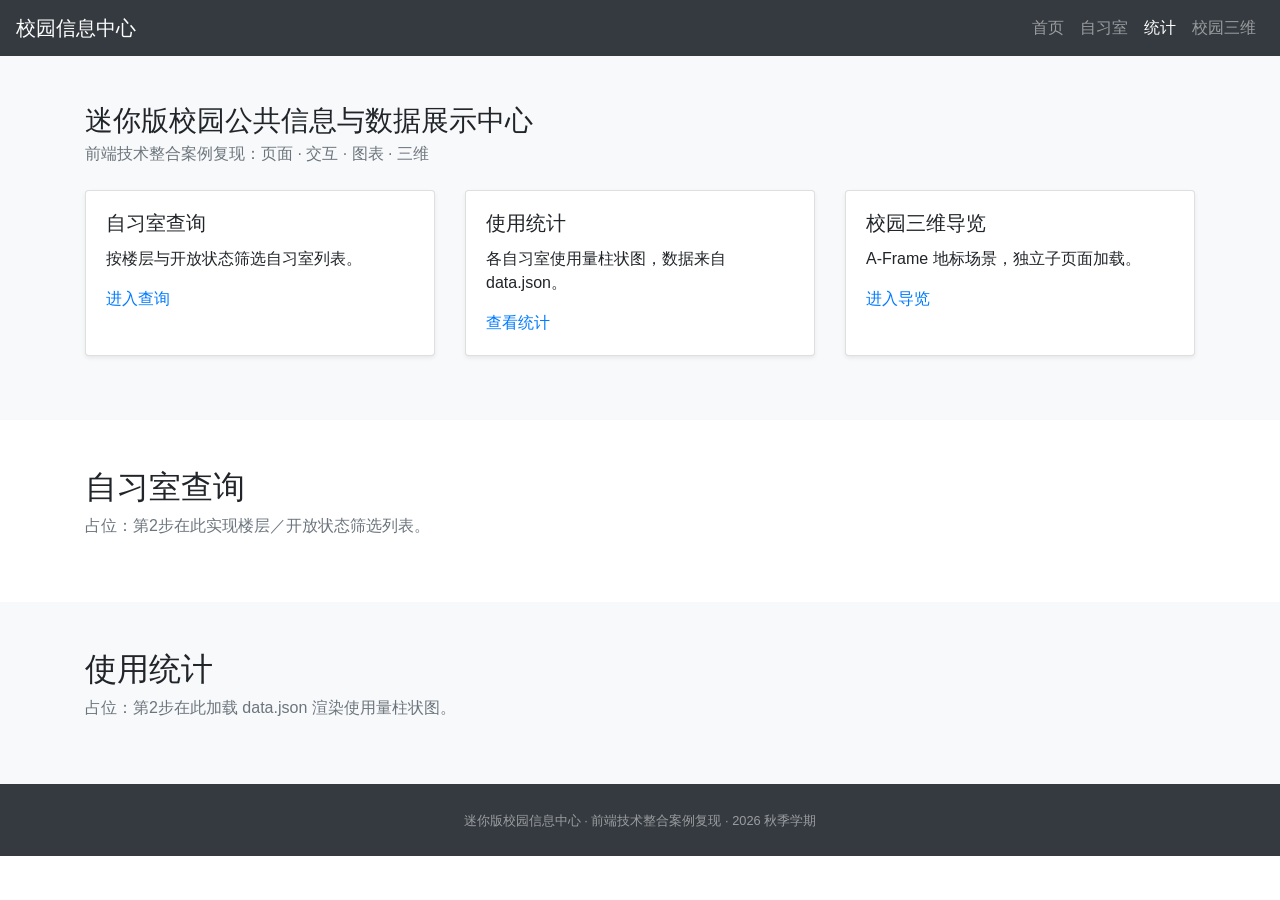
==== 案例复现/index.html @ 2af7f9b8 "feat: 搭建整合骨架（导航四入口+首页卡片+模块占位）" ====
<!DOCTYPE html>
<html lang="zh-CN">
<head>
  <meta charset="UTF-8">
  <meta name="viewport" content="width=device-width, initial-scale=1.0">
  <title>迷你版校园信息中心</title>
  <link rel="stylesheet" href="https://cdn.bootcdn.net/ajax/libs/twitter-bootstrap/4.6.2/css/bootstrap.min.css">
  <link rel="stylesheet" href="css/style.css">
</head>
<body data-spy="scroll" data-target="#mainNav" data-offset="100">
  <nav id="mainNav" class="navbar navbar-expand-md navbar-dark bg-dark sticky-top">
    <a class="navbar-brand" href="#home">校园信息中心</a>
    <button class="navbar-toggler" type="button" data-toggle="collapse" data-target="#navMenu"
            aria-controls="navMenu" aria-expanded="false" aria-label="切换导航">
      <span class="navbar-toggler-icon"></span>
    </button>
    <div id="navMenu" class="collapse navbar-collapse">
      <ul class="navbar-nav ml-auto">
        <li class="nav-item"><a class="nav-link" href="#home">首页</a></li>
        <li class="nav-item"><a class="nav-link" href="#rooms">自习室</a></li>
        <li class="nav-item"><a class="nav-link" href="#stats">统计</a></li>
        <li class="nav-item"><a class="nav-link" href="three-d/scene.html">校园三维</a></li>
      </ul>
    </div>
  </nav>
  <main>
    <header id="home" class="py-5 bg-light">
      <div class="container">
        <h1 class="h3 mb-1">迷你版校园公共信息与数据展示中心</h1>
        <p class="text-muted mb-4">前端技术整合案例复现：页面 · 交互 · 图表 · 三维</p>
        <div class="row">
          <div class="col-12 col-md-4 mb-3">
            <div class="card h-100 shadow-sm">
              <div class="card-body">
                <h5 class="card-title">自习室查询</h5>
                <p class="card-text">按楼层与开放状态筛选自习室列表。</p>
                <a href="#rooms" class="card-link">进入查询</a>
              </div>
            </div>
          </div>
          <div class="col-12 col-md-4 mb-3">
            <div class="card h-100 shadow-sm">
              <div class="card-body">
                <h5 class="card-title">使用统计</h5>
                <p class="card-text">各自习室使用量柱状图，数据来自 data.json。</p>
                <a href="#stats" class="card-link">查看统计</a>
              </div>
            </div>
          </div>
          <div class="col-12 col-md-4 mb-3">
            <div class="card h-100 shadow-sm">
              <div class="card-body">
                <h5 class="card-title">校园三维导览</h5>
                <p class="card-text">A-Frame 地标场景，独立子页面加载。</p>
                <a href="three-d/scene.html" class="card-link">进入导览</a>
              </div>
            </div>
          </div>
        </div>
      </div>
    </header>
    <section id="rooms" class="py-5">
      <div class="container">
        <h2>自习室查询</h2>
        <p class="text-muted">占位：第2步在此实现楼层／开放状态筛选列表。</p>
      </div>
    </section>
    <section id="stats" class="py-5 bg-light">
      <div class="container">
        <h2>使用统计</h2>
        <p class="text-muted">占位：第2步在此加载 data.json 渲染使用量柱状图。</p>
      </div>
    </section>
  </main>
  <footer class="py-4 bg-dark text-white-50 text-center">
    <small>迷你版校园信息中心 · 前端技术整合案例复现 · 2026 秋季学期</small>
  </footer>
  <script src="https://cdn.bootcdn.net/ajax/libs/jquery/3.7.1/jquery.min.js"></script>
  <script src="https://cdn.bootcdn.net/ajax/libs/twitter-bootstrap/4.6.2/js/bootstrap.bundle.min.js"></script>
  <script src="https://cdn.bootcdn.net/ajax/libs/echarts/5.5.1/echarts.min.js"></script>
</body>
</html>
---- 案例复现/css/style.css ----
html { scroll-behavior: smooth; }
section, header { scroll-margin-top: 70px; }
.card:hover { transform: translateY(-2px); transition: transform .2s; }
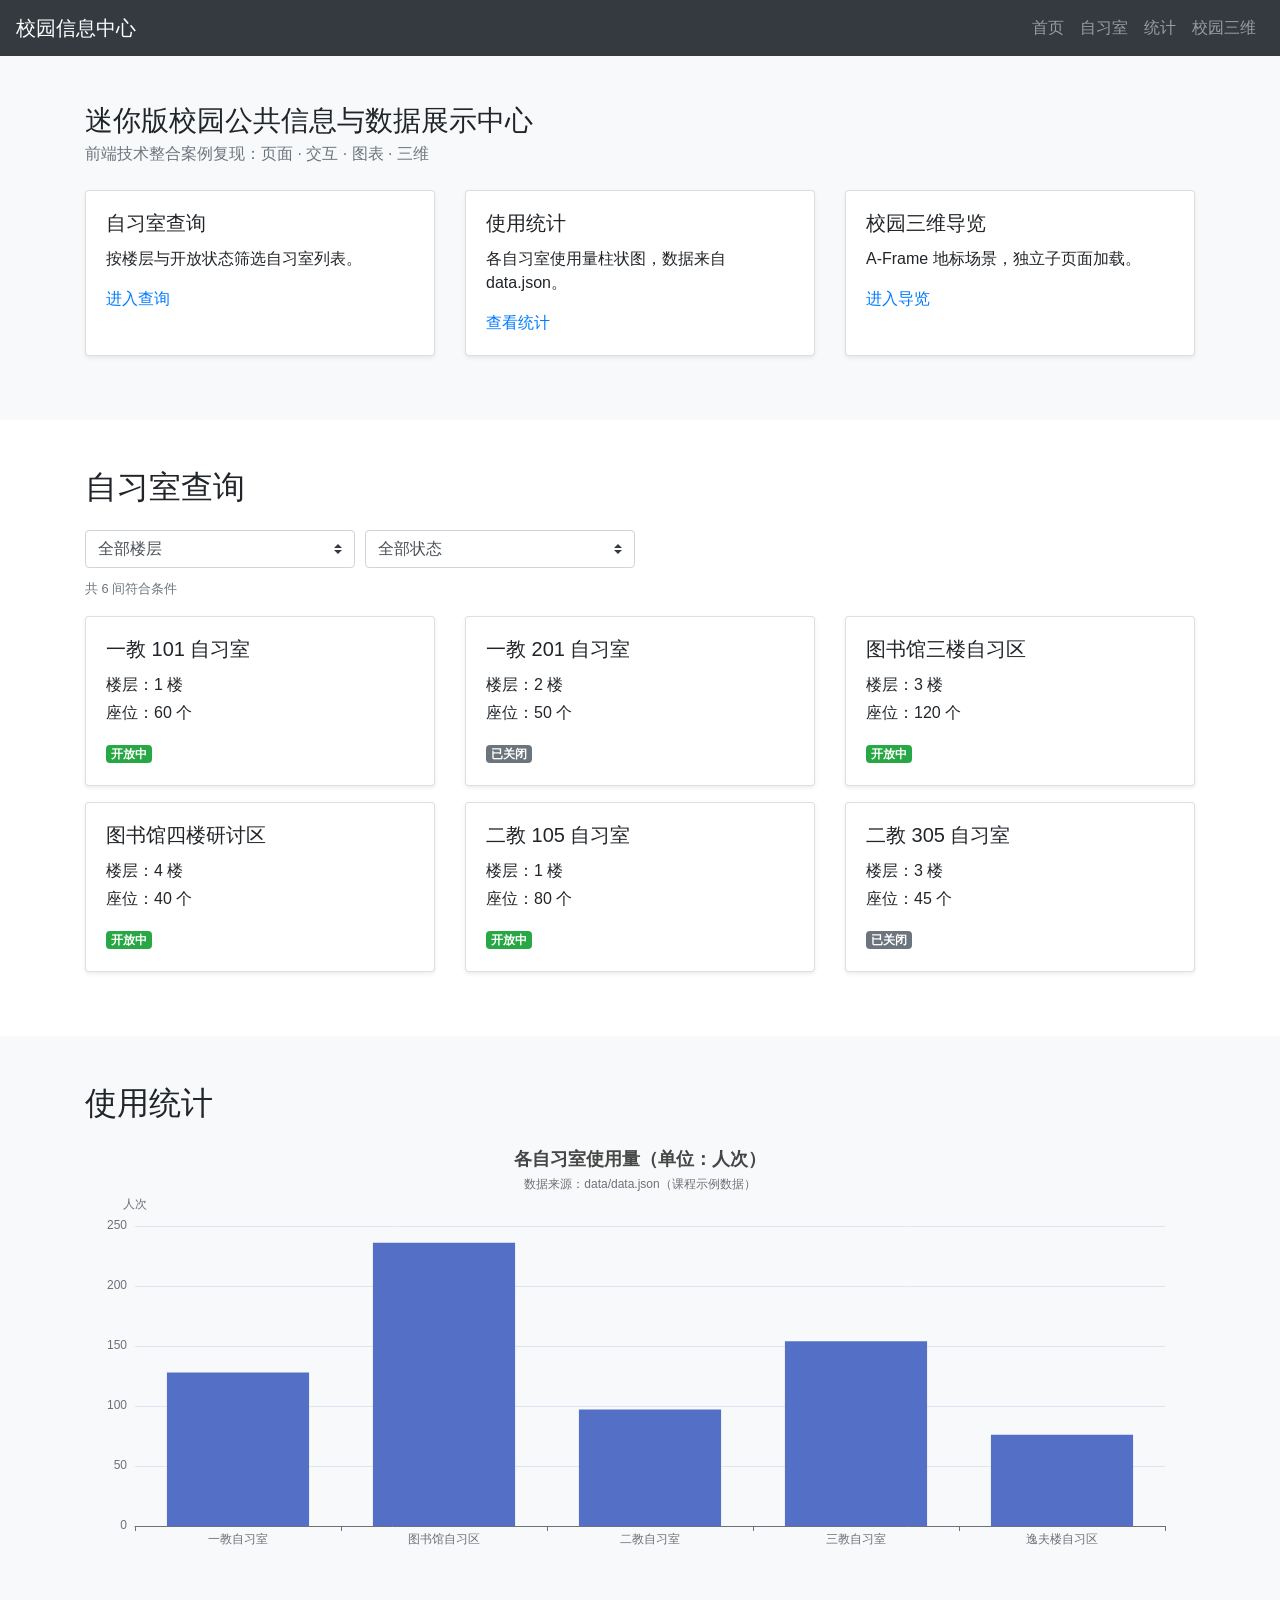
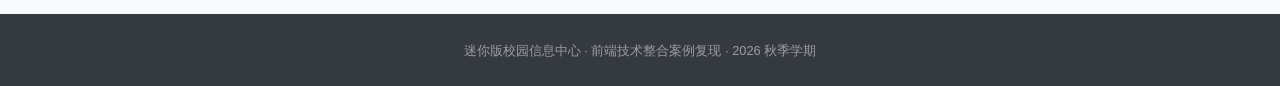
==== commit d3c36332: "feat: 自习室楼层/状态筛选与使用量柱状图（fetch+四态）" ====
--- a/案例复现/index.html
+++ b/案例复现/index.html
@@ -61,22 +61,53 @@
     </header>
     <section id="rooms" class="py-5">
       <div class="container">
-        <h2>自习室查询</h2>
-        <p class="text-muted">占位：第2步在此实现楼层／开放状态筛选列表。</p>
+        <h2 class="mb-4">自习室查询</h2>
+        <div class="form-row align-items-center mb-3">
+          <div class="col-6 col-md-3 mb-2 mb-md-0">
+            <label class="sr-only" for="floorFilter">按楼层筛选</label>
+            <select id="floorFilter" class="custom-select">
+              <option value="all">全部楼层</option>
+              <option value="1">1 楼</option>
+              <option value="2">2 楼</option>
+              <option value="3">3 楼</option>
+              <option value="4">4 楼</option>
+            </select>
+          </div>
+          <div class="col-6 col-md-3">
+            <label class="sr-only" for="openFilter">按开放状态筛选</label>
+            <select id="openFilter" class="custom-select">
+              <option value="all">全部状态</option>
+              <option value="open">仅开放</option>
+              <option value="closed">仅关闭</option>
+            </select>
+          </div>
+          <div class="col-12 mt-2"><small class="text-muted" id="roomCount"></small></div>
+        </div>
+        <div id="roomList" class="row"></div>
       </div>
     </section>
     <section id="stats" class="py-5 bg-light">
       <div class="container">
-        <h2>使用统计</h2>
-        <p class="text-muted">占位：第2步在此加载 data.json 渲染使用量柱状图。</p>
+        <h2 class="mb-4">使用统计</h2>
+        <div id="statsLoading" class="text-center py-5">
+          <div class="spinner-border text-primary" role="status"></div>
+          <p class="mt-2 text-muted">统计数据加载中…</p>
+        </div>
+        <div id="statsError" class="alert alert-danger d-none" role="alert">
+          统计数据加载失败：请确认通过本地服务器访问，且 data/data.json 存在。
+          <button id="statsRetry" class="btn btn-sm btn-danger ml-2">重试</button>
+        </div>
+        <div id="statsEmpty" class="alert alert-warning d-none">暂无统计数据</div>
+        <div id="statsChart" class="d-none" style="height: 420px;"></div>
       </div>
     </section>
   </main>
   <footer class="py-4 bg-dark text-white-50 text-center">
     <small>迷你版校园信息中心 · 前端技术整合案例复现 · 2026 秋季学期</small>
   </footer>
-  <script src="https://cdn.bootcdn.net/ajax/libs/jquery/3.7.1/jquery.min.js"></script>
-  <script src="https://cdn.bootcdn.net/ajax/libs/twitter-bootstrap/4.6.2/js/bootstrap.bundle.min.js"></script>
-  <script src="https://cdn.bootcdn.net/ajax/libs/echarts/5.5.1/echarts.min.js"></script>
+  <script src="libs/jquery-3.7.1.min.js"></script>
+  <script src="libs/bootstrap.bundle.min.js"></script>
+  <script src="libs/echarts.min.js"></script>
+  <script src="js/app.js"></script>
 </body>
 </html>
